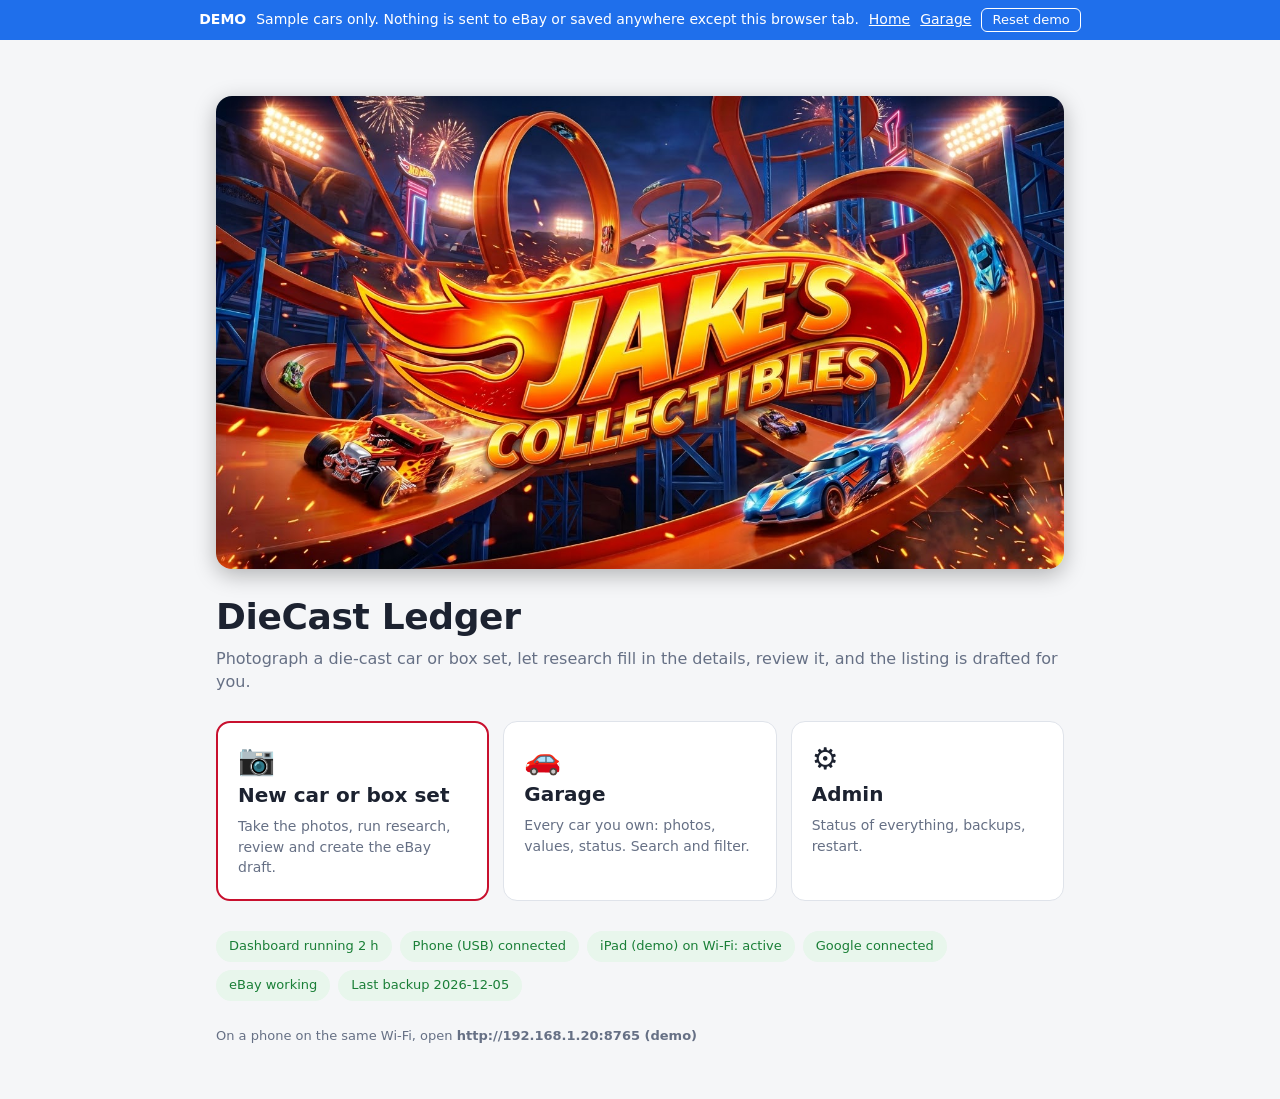
==== index.html @ a5024652 "Add demo" ====
<!doctype html>
<html lang="en">
<head>
<meta charset="utf-8">
<script src="demo-shim.js"></script>
<title>DieCast Ledger</title>
<meta name="viewport" content="width=device-width, initial-scale=1">
<link rel="manifest" href="manifest.webmanifest">
<meta name="theme-color" content="#c8102e">
<meta name="mobile-web-app-capable" content="yes">
<meta name="apple-mobile-web-app-capable" content="yes">
<meta name="apple-mobile-web-app-title" content="DieCast Ledger">
<link rel="apple-touch-icon" href="apple-touch-icon.png">
<link rel="icon" href="icon-192.png">
<style>
  :root { --bg:#f5f6f8; --card:#fff; --ink:#1c2230; --mute:#667085; --line:#dfe3ea; --blue:#1f6feb; --green:#1a7f37;
          --amber:#b26a00; --red:#c62828; --redbg:#fdecec; --grnbg:#e8f6ec; --ambbg:#fff4e0; --accent:#c8102e; }
  @media (prefers-color-scheme: dark) {
    :root { --bg:#12151b; --card:#1b2029; --ink:#e8ecf3; --mute:#98a2b3; --line:#2b3240; --blue:#5b9dff; --green:#4cc36f;
            --amber:#f0a840; --red:#ff7b72; --redbg:#3b1d1d; --grnbg:#173323; --ambbg:#3a2c12; --accent:#ff4d5e; } }
  * { box-sizing:border-box; }
  body { margin:0; font:16px/1.45 "Segoe UI",system-ui,sans-serif; background:var(--bg); color:var(--ink); }
  main { max-width:880px; margin:0 auto; padding:clamp(20px,6vw,56px) 16px 40px; }
  .logo { display:block; width:100%; max-width:100%; height:auto; aspect-ratio:1376 / 768; object-fit:cover; border-radius:16px; margin:0 0 22px;
          box-shadow:0 6px 22px rgba(0,0,0,.28); }
  h1 { margin:0 0 4px; font-size:clamp(26px,5vw,36px); letter-spacing:-.01em; }
  .sub { color:var(--mute); margin:0 0 28px; }
  .tiles { display:grid; grid-template-columns:repeat(auto-fit,minmax(230px,1fr)); gap:14px; }
  a.tile { display:flex; flex-direction:column; gap:6px; padding:22px 20px; background:var(--card); border:1px solid var(--line);
           border-radius:14px; color:inherit; text-decoration:none; min-height:150px; transition:transform .08s, border-color .08s; }
  a.tile:hover, a.tile:focus-visible { transform:translateY(-2px); border-color:var(--accent); outline:none; }
  a.tile.main { border-color:var(--accent); border-width:2px; }
  .tile .ico { font-size:30px; line-height:1; }
  .tile b { font-size:20px; }
  .tile span { color:var(--mute); font-size:14px; }
  .chips { display:flex; flex-wrap:wrap; gap:8px; margin-top:30px; }
  .chip { padding:5px 12px; border-radius:99px; font-size:13px; border:1px solid var(--line); background:var(--card); color:var(--mute); }
  .chip.on { background:var(--grnbg); color:var(--green); border-color:transparent; }
  .chip.off { background:var(--redbg); color:var(--red); border-color:transparent; }
  .foot { margin-top:26px; font-size:13px; color:var(--mute); }
  .foot a { color:var(--mute); }
</style>
</head>
<body>
<main>
  <img class="logo" src="jakes-logo.jpg" alt="Jake's Collectibles" onerror="this.remove()">
  <h1>DieCast Ledger</h1>
  <p class="sub">Photograph a die-cast car or box set, let research fill in the details, review it, and the listing is drafted for you.</p>
  <nav class="tiles">
    <a class="tile main" href="capture.html"><div class="ico">&#128247;</div><b>New car or box set</b>
      <span>Take the photos, run research, review and create the eBay draft.</span></a>
    <a class="tile" href="sheet.html"><div class="ico">&#128663;</div><b>Garage</b>
      <span>Every car you own: photos, values, status. Search and filter.</span></a>
    <a class="tile" href="admin.html"><div class="ico">&#9881;</div><b>Admin</b>
      <span>Status of everything, backups, restart.</span></a>
  </nav>
  <div class="chips" id="chips"><span class="chip">checking...</span></div>
  <p class="foot"><span id="where"></span></p>
</main>
<script>
const $ = s => document.querySelector(s);
const LOCAL = ['127.0.0.1', 'localhost', '[::1]'].includes(location.hostname);
const esc = s => String(s ?? '').replace(/[&<>"]/g, c => ({'&':'&amp;','<':'&lt;','>':'&gt;','"':'&quot;'}[c]));
function chip(cls, text) { return `<span class="chip ${cls}">${esc(text)}</span>`; }
async function refresh() {
  try {
    const A = await (await fetch('/api/admin_status')).json();
    const c = [];
    c.push(chip('on', 'Dashboard running ' + (A.uptime < 3600 ? Math.max(1, Math.round(A.uptime / 60)) + ' min' : Math.round(A.uptime / 3600) + ' h')));
    const live = (A.network.devices || []).filter(d => d.ago <= 15);
    if (A.usb.connected) c.push(chip('on', 'Phone (USB) connected'));
    if (live.length) c.push(chip('on', live[0].device + ' on Wi-Fi: active'));
    if (!A.usb.connected && !live.length) c.push(chip('', 'No phone connected'));
    const g = A.google; c.push(chip(g.ok ? 'on' : g.ok === false ? 'off' : '', g.ok ? 'Google connected' : g.ok === false ? 'Google: needs attention' : 'Google: not set up'));
    const e = A.ebay; c.push(chip(e.ok === false ? 'off' : e.ok ? 'on' : '', e.ok === false ? 'eBay: needs sign-in' : e.ok ? 'eBay working' : 'eBay: not used yet'));
    const lb = A.last_backup; c.push(chip(lb && lb.ok ? 'on' : '', lb ? 'Last backup ' + (lb.when || '').slice(0, 10) + (lb.ok ? '' : ' (failed)') : 'No backup yet'));
    $('#chips').innerHTML = c.join('');
    $('#where').innerHTML = A.network.url ? 'On a phone on the same Wi-Fi, open <b>' + esc(A.network.url) + '</b>' : '';
  } catch (err) { $('#chips').innerHTML = chip('off', 'Dashboard not reachable'); }
}
refresh(); setInterval(refresh, 8000);
</script>
</body>
</html>
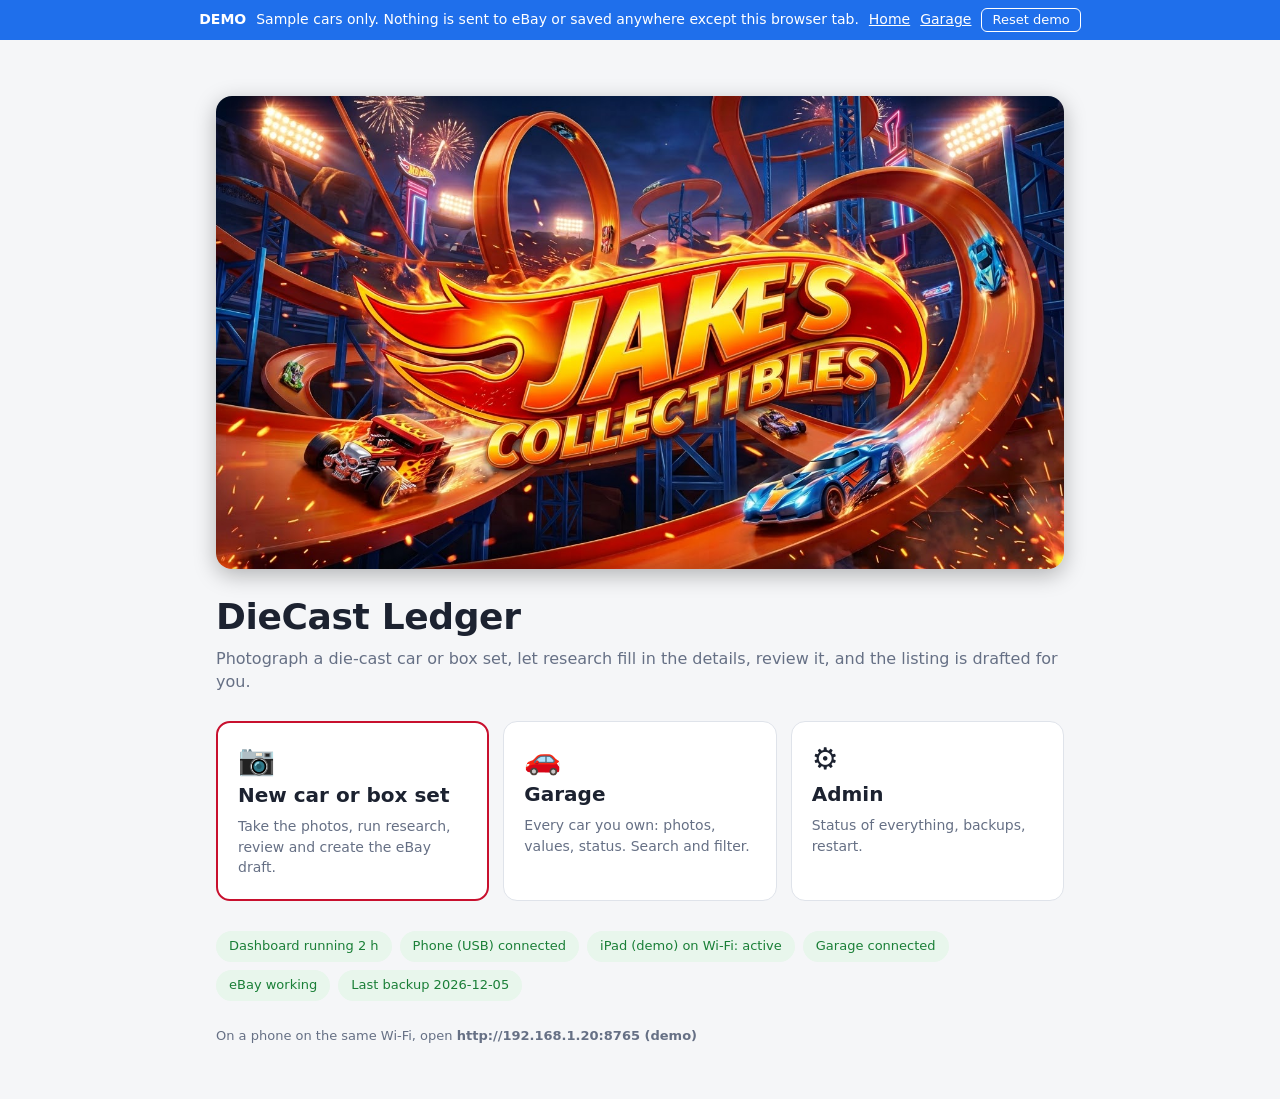
==== commit 375c9bd9: "nore" ====
--- a/index.html
+++ b/index.html
@@ -71,7 +71,7 @@
     if (A.usb.connected) c.push(chip('on', 'Phone (USB) connected'));
     if (live.length) c.push(chip('on', live[0].device + ' on Wi-Fi: active'));
     if (!A.usb.connected && !live.length) c.push(chip('', 'No phone connected'));
-    const g = A.google; c.push(chip(g.ok ? 'on' : g.ok === false ? 'off' : '', g.ok ? 'Google connected' : g.ok === false ? 'Google: needs attention' : 'Google: not set up'));
+    const g = A.google; c.push(chip(g.ok ? 'on' : g.ok === false ? 'off' : '', g.ok ? 'Garage connected' : g.ok === false ? 'Garage: needs attention' : 'Garage: not set up'));
     const e = A.ebay; c.push(chip(e.ok === false ? 'off' : e.ok ? 'on' : '', e.ok === false ? 'eBay: needs sign-in' : e.ok ? 'eBay working' : 'eBay: not used yet'));
     const lb = A.last_backup; c.push(chip(lb && lb.ok ? 'on' : '', lb ? 'Last backup ' + (lb.when || '').slice(0, 10) + (lb.ok ? '' : ' (failed)') : 'No backup yet'));
     $('#chips').innerHTML = c.join('');
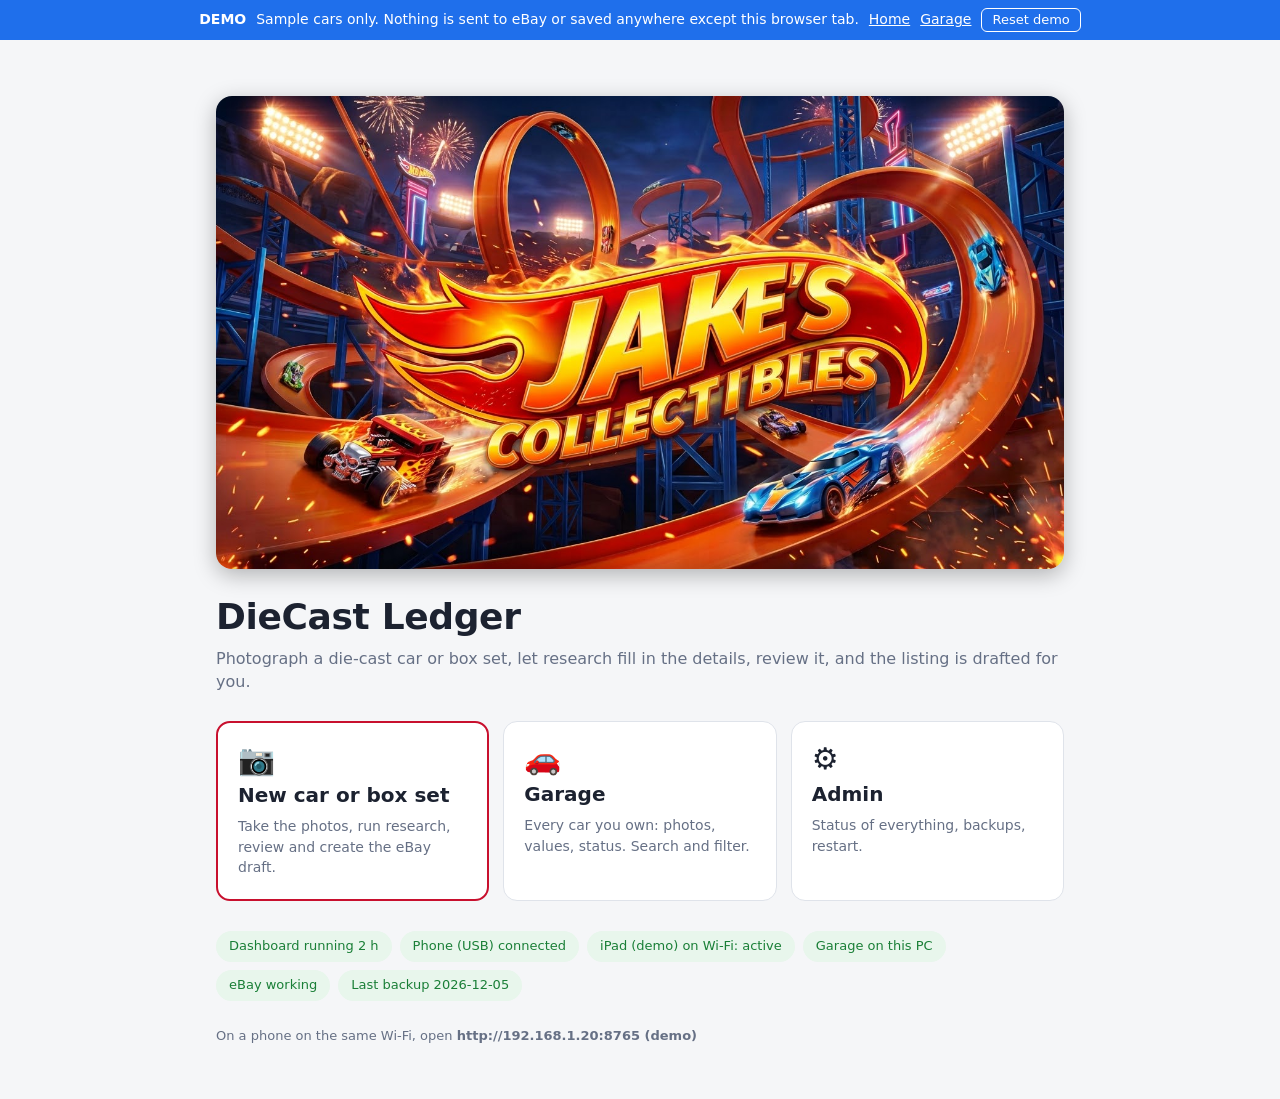
==== commit 52457d6a: "testing complete" ====
--- a/index.html
+++ b/index.html
@@ -71,7 +71,7 @@
     if (A.usb.connected) c.push(chip('on', 'Phone (USB) connected'));
     if (live.length) c.push(chip('on', live[0].device + ' on Wi-Fi: active'));
     if (!A.usb.connected && !live.length) c.push(chip('', 'No phone connected'));
-    const g = A.google; c.push(chip(g.ok ? 'on' : g.ok === false ? 'off' : '', g.ok ? 'Garage connected' : g.ok === false ? 'Garage: needs attention' : 'Garage: not set up'));
+    const g = A.garage; c.push(chip(g.ok ? 'on' : 'off', g.ok ? 'Garage on this PC' : 'Garage: needs attention'));
     const e = A.ebay; c.push(chip(e.ok === false ? 'off' : e.ok ? 'on' : '', e.ok === false ? 'eBay: needs sign-in' : e.ok ? 'eBay working' : 'eBay: not used yet'));
     const lb = A.last_backup; c.push(chip(lb && lb.ok ? 'on' : '', lb ? 'Last backup ' + (lb.when || '').slice(0, 10) + (lb.ok ? '' : ' (failed)') : 'No backup yet'));
     $('#chips').innerHTML = c.join('');
